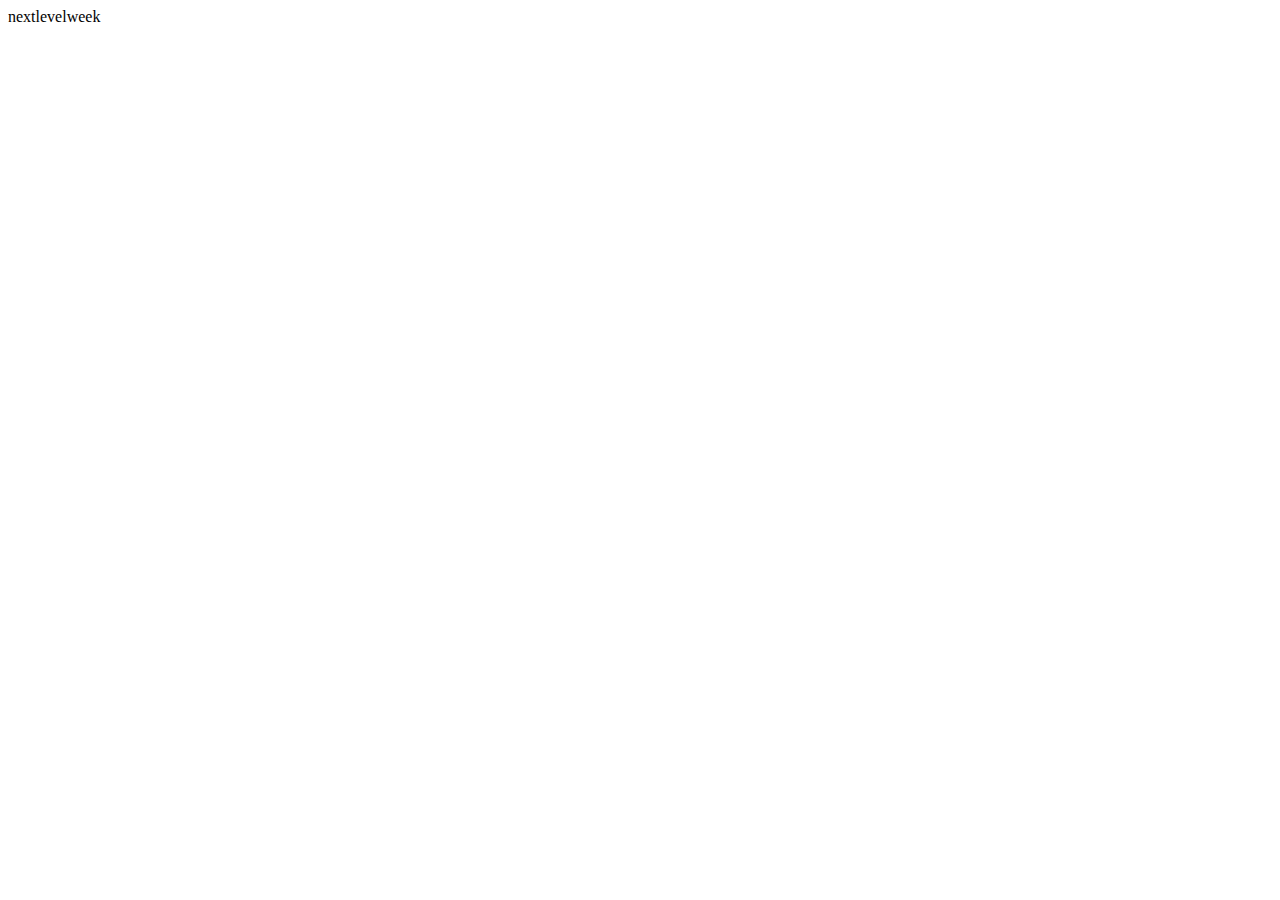
==== index.html @ b30c1f79 "commit como vscode" ====
<!DOCTYPE html>
<html lang="en">
<head>
    <meta charset="UTF-8">
    <meta name="viewport" content="width=device-width, initial-scale=1.0">
    <title>Document</title>
</head>
<body>
    nextlevelweek
</body>
</html>
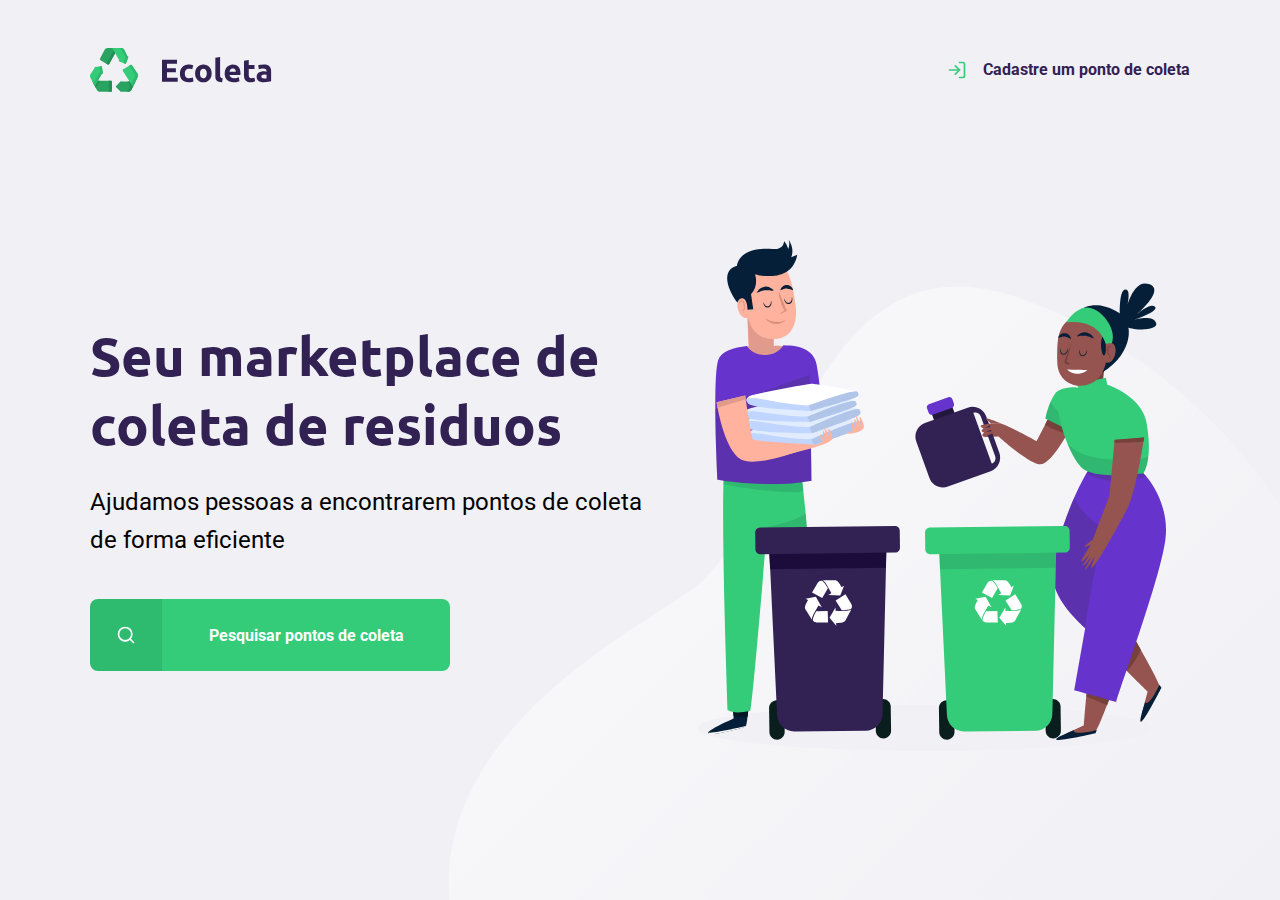
==== commit 3c43de55: "Primeiro dia completo" ====
--- a/index.html
+++ b/index.html
@@ -3,9 +3,33 @@
 <head>
     <meta charset="UTF-8">
     <meta name="viewport" content="width=device-width, initial-scale=1.0">
-    <title>Document</title>
+    <link rel="stylesheet" href="./css/style.css">
+    <link href="https://fonts.googleapis.com/css2?family=Roboto:ital,wght@1,700&family=Ubuntu:wght@700&display=swap" rel="stylesheet">
+    <title>Ecoleta</title>
 </head>
 <body>
-    nextlevelweek
+    <div id="page-home">
+        <div class="content">
+            <header>
+                <img src="./icones/logo.svg" alt="Logomarca Ecoleta">
+                <a href="#">
+                    <span> </span>
+                    Cadastre um ponto de coleta
+                </a>
+            </header>
+                
+                <main>
+                    
+                    <h1>Seu marketplace de coleta de residuos</h1>
+                    
+                    <p>Ajudamos pessoas a encontrarem pontos de coleta de forma eficiente</p>
+                    
+                    <a href="#">
+                        <span> </span>
+                        <strong>Pesquisar pontos de coleta</strong>
+                    </a>
+                </main>
+        </div>
+    </div>
 </body>
 </html>--- a/css/style.css
+++ b/css/style.css
@@ -0,0 +1,146 @@
+:root {
+    --title-color: #322153;
+    --primary-color: #34cb79;
+}
+
+* {
+    margin: 0;
+    padding: 0;
+    box-sizing: border-box;
+}
+
+html {
+    font-family: Roboto, sans-serif;
+}
+
+body {
+    background-color: #f0f0f5;
+    -webkit-font-smoothing: antialiased;
+}
+
+a {
+    text-decoration: none;
+}
+
+h1, h2, h3, h4, h5, h6 {
+    font-family: Ubuntu, sans-serif;
+    color: var(--title-color);
+}
+
+#page-home {
+    background: url('../icones/home-background.svg') no-repeat;
+    background-position: 35vw bottom;
+    height: 100vh;
+}
+
+#page-home .content {
+    display: flex;
+    flex-direction: column;
+    height: 100%;
+    margin: 0 auto;
+    max-width: 1100px;
+    width: 90%;
+}
+
+#page-home header {
+    align-items: center;
+    display: flex;
+    justify-content: space-between;
+    margin-top: 48px;
+}
+
+#page-home header a {
+    color: var(--title-color);
+    display: flex;
+    font-weight: 700;
+}
+
+#page-home header a span {
+    display: flex;
+    background-image: url(../icones/log-in.svg);
+    height: 20px;
+    margin-right: 16px;
+    width: 20px;
+}
+
+#page-home main {
+    display: flex;
+    flex: 1;
+    flex-direction: column;
+    justify-content: center;
+    max-width: 560px;
+}
+
+#page-home main h1 {
+    font-size: 54px;
+    color: var(--title-color);
+}
+
+#page-home main p {
+    font-size: 24px;
+    line-height: 38px;
+    margin-top: 24px;
+}
+
+#page-home main a {
+    align-items: center;
+    background-color: var(--primary-color);
+    color: white;
+    border-radius: 8px;
+    display: flex;
+    height: 72px;
+    margin-top: 40px;
+    max-width: 360px;
+    transition: 400ms;
+    width: 100%;
+}
+
+#page-home main a:hover {
+    background-color: #2fb86e;
+}
+
+#page-home main a span {
+    align-items: center;
+    background-color: rgba(0, 0, 0, 0.08);
+    display: flex;
+    border-top-left-radius: 8px;
+    border-bottom-left-radius: 8px;
+    height: 72px;
+    justify-content: center;
+    width: 72px;
+}
+
+#page-home main a span::after {
+    background-image: url('../icones/search.svg');
+    content: "";
+    height: 20px;
+    width: 20px;
+}
+
+#page-home main a strong {
+    color: white;
+    flex: 1;
+    text-align: center;
+}
+
+@media (max-width: 900px) {
+    #page-home {
+        background-position-x: 70vw;
+    }
+
+    #page-home .content {
+        align-items: center;
+        text-align: center;
+    }
+
+    #page-home header a {
+        position: absolute;
+        bottom: 48px;
+        left: 50%;
+        transform: translateX(-50%);
+    }
+
+    #page-home main {
+        align-items: center;
+    }
+}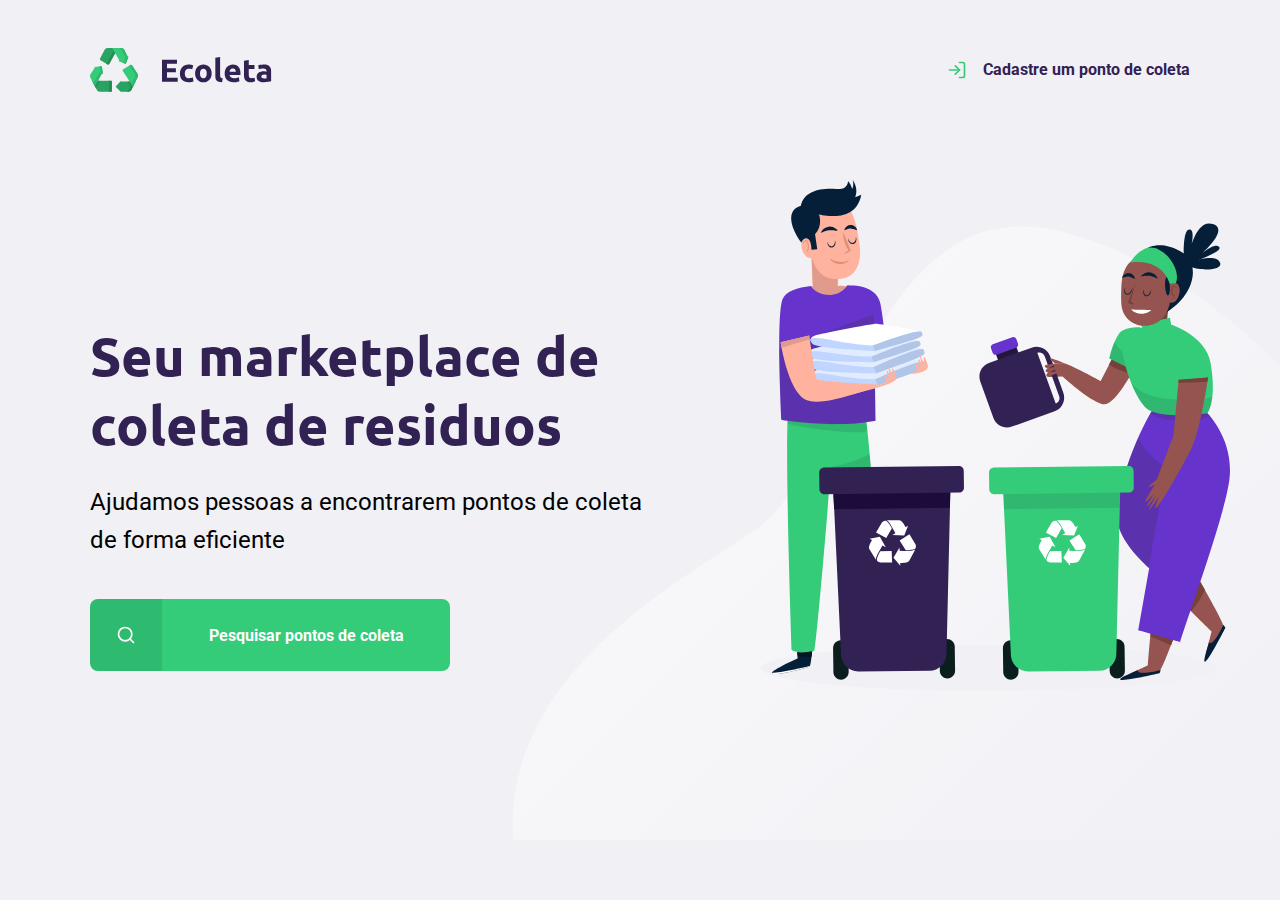
==== commit 0887d6d5: "primeira parte da segunda aula" ====
--- a/index.html
+++ b/index.html
@@ -3,7 +3,9 @@
 <head>
     <meta charset="UTF-8">
     <meta name="viewport" content="width=device-width, initial-scale=1.0">
-    <link rel="stylesheet" href="./css/style.css">
+    <link rel="stylesheet" href="./css/home.css">
+    <link rel="stylesheet" href="./css/main.css">
+    <link rel="stylesheet" href="./css/responsive.css">
     <link href="https://fonts.googleapis.com/css2?family=Roboto:ital,wght@1,700&family=Ubuntu:wght@700&display=swap" rel="stylesheet">
     <title>Ecoleta</title>
 </head>
--- a/css/home.css
+++ b/css/home.css
@@ -0,0 +1,89 @@
+#page-home {
+    background: url('../icones/home-background.svg') no-repeat;
+    background-position: 40vw 20vh;
+    height: 100vh;
+}
+
+#page-home .content {
+    display: flex;
+    flex-direction: column;
+    height: 100%;
+    margin: 0 auto;
+    max-width: 1100px;
+    width: 90%;
+}
+
+#page-home header {
+    align-items: center;
+    display: flex;
+    justify-content: space-between;
+    margin-top: 48px;
+}
+
+#page-home header a {
+    color: var(--title-color);
+    display: flex;
+    font-weight: 700;
+}
+
+#page-home header a span {
+    display: flex;
+    background-image: url(../icones/log-in.svg);
+    height: 20px;
+    margin-right: 16px;
+    width: 20px;
+}
+
+#page-home main {
+    display: flex;
+    flex: 1;
+    flex-direction: column;
+    justify-content: center;
+    max-width: 560px;
+}
+
+#page-home main h1 {
+    font-size: 54px;
+    color: var(--title-color);
+}
+
+#page-home main p {
+    font-size: 24px;
+    line-height: 38px;
+    margin-top: 24px;
+}
+
+#page-home main a {
+    align-items: center;
+    background-color: var(--primary-color);
+    color: white;
+    border-radius: 8px;
+    display: flex;
+    height: 72px;
+    margin-top: 40px;
+    max-width: 360px;
+    transition: 400ms;
+    width: 100%;
+}
+
+#page-home main a:hover {
+    background-color: #2fb86e;
+}
+
+#page-home main a span {
+    align-items: center;
+    background-color: rgba(0, 0, 0, 0.08);
+    display: flex;
+    border-top-left-radius: 8px;
+    border-bottom-left-radius: 8px;
+    height: 72px;
+    justify-content: center;
+    width: 72px;
+}
+
+#page-home main a span::after {
+    background-image: url('../icones/search.svg');
+    content: "";
+    height: 20px;
+    width: 20px;
+}
--- a/css/main.css
+++ b/css/main.css
@@ -0,0 +1,28 @@
+:root {
+    --title-color: #322153;
+    --primary-color: #34cb79;
+}
+
+* {
+    margin: 0;
+    padding: 0;
+    box-sizing: border-box;
+}
+
+html {
+    font-family: Roboto, sans-serif;
+}
+
+body {
+    background-color: #f0f0f5;
+    -webkit-font-smoothing: antialiased;
+}
+
+a {
+    text-decoration: none;
+}
+
+h1, h2, h3, h4, h5, h6 {
+    font-family: Ubuntu, sans-serif;
+    color: var(--title-color);
+}
--- a/css/responsive.css
+++ b/css/responsive.css
@@ -0,0 +1,39 @@
+#page-home main a strong {
+    color: white;
+    flex: 1;
+    text-align: center;
+}
+
+@media (max-width: 900px) {
+    #page-home {
+        background-position-x: 70vw;
+    }
+
+    #page-home .content {
+        align-items: center;
+        text-align: center;
+    }
+
+    #page-home header a {
+        position: absolute;
+        bottom: 48px;
+        left: 50%;
+        transform: translateX(-50%);
+    }
+
+    #page-home main {
+        align-items: center;
+    }
+}
+
+@media (min-width: 1200px) {
+    #page-home {
+        background-position-x: 40vw;
+    }
+}
+
+@media (max-height: 760px ) {
+    #page-home {
+        background-position-y: 200px;
+    }
+}
